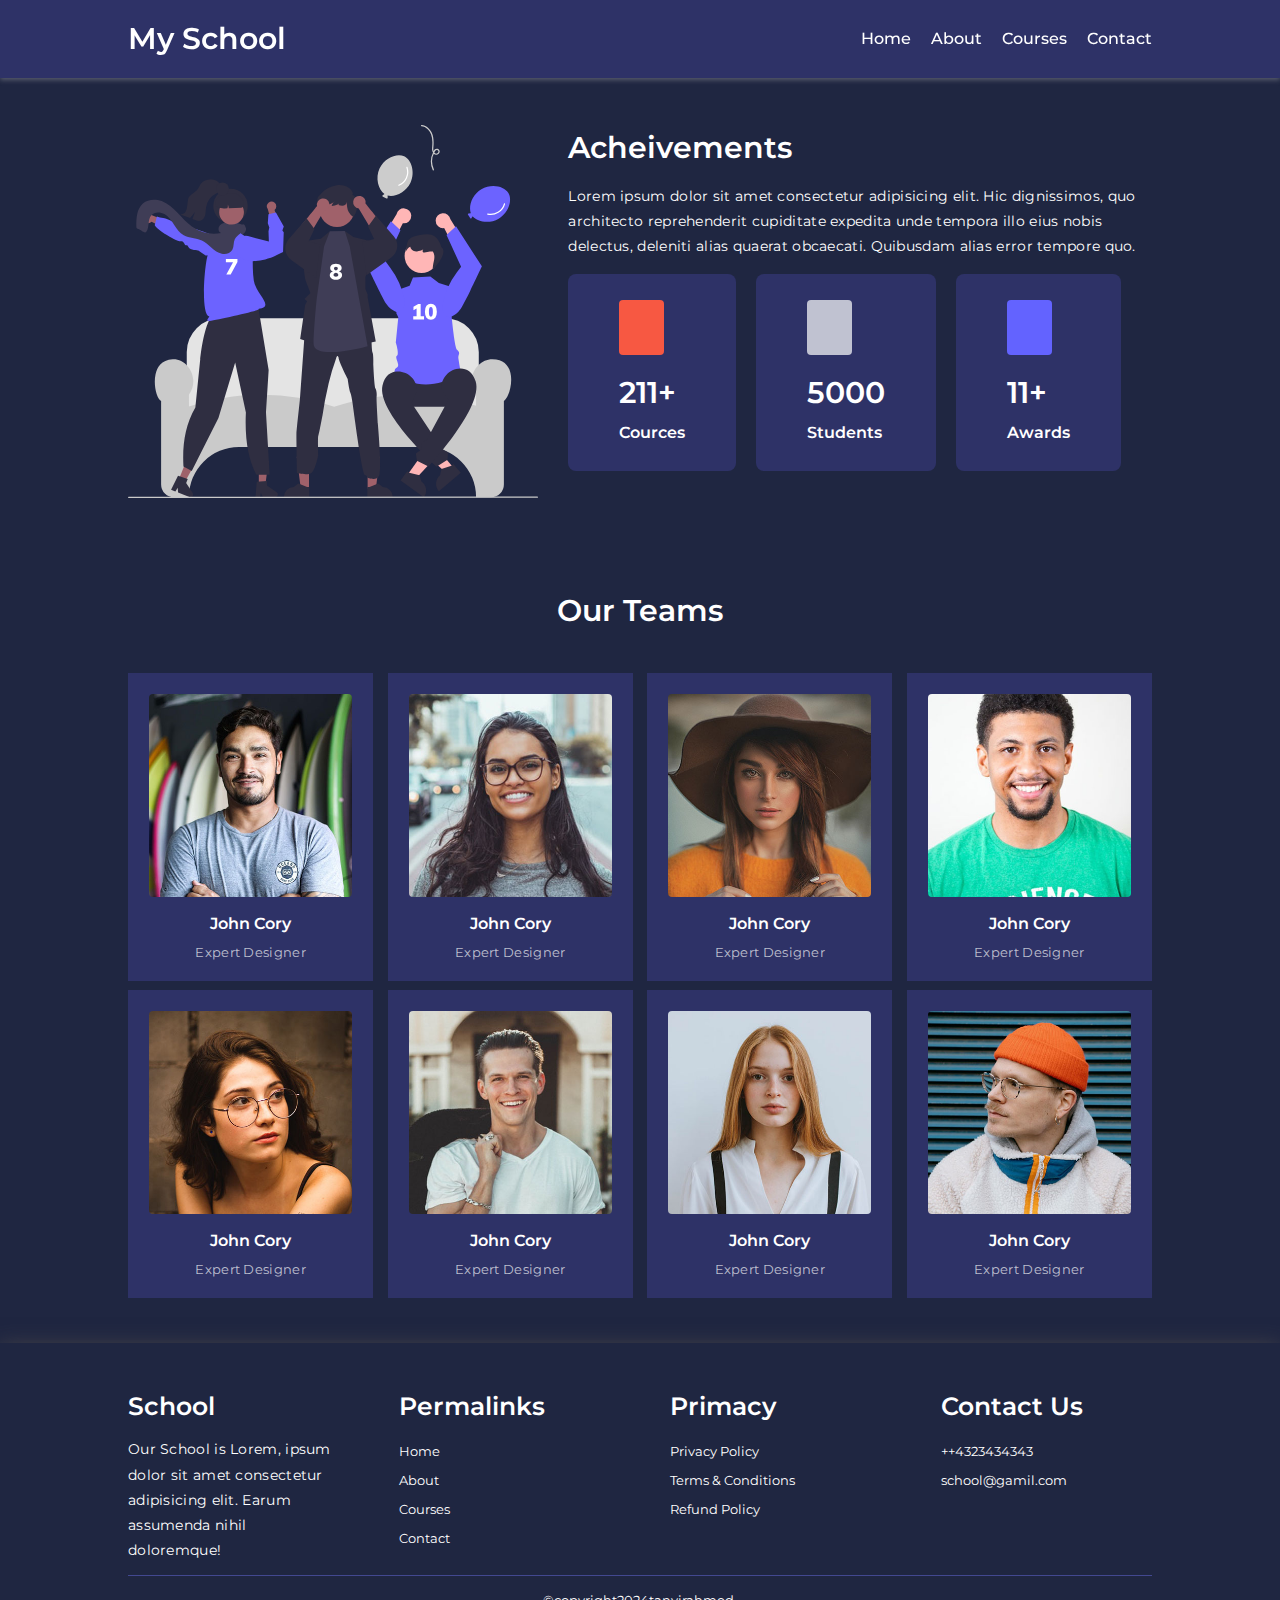
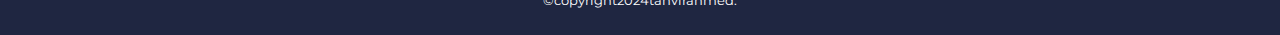
==== about.html @ 8fe0f75b "about page is ok" ====
<!DOCTYPE html>
<html lang="en">
<head>
    <meta charset="UTF-8">
    <meta name="viewport" content="width=device-width, initial-scale=1.0">
    <title>School_Site</title>
    <link rel="stylesheet" href="https://unicons.iconscout.com/release/v4.0.8/css/line.css">
    <link rel="stylesheet" href="./style.css">
    <link rel="stylesheet" href="./css/header.css">
    <link rel="stylesheet" href="./css/about.css">
</head>
<body>
    <header>
        <div class="header-wrapper">
            <div class="container">
                <div class="header-area flex-between">
                    <div class="logo">
                        <a class="section-title" href="index.html">My School</a>
                    </div>
                    <nav>
                        <ul class="nav-items flex-start-20">
                            <li><a href="index.html">Home</a></li>
                            <li><a href="about.html">About</a></li>
                            <li><a href="courses.css">Courses</a></li>
                            <li><a href="contact.css">Contact</a></li>
                        </ul>
                        <div>
                            <button id="open-menu-btn"><i class="uil uil-bars"></i></button>
                            <button id="close-menu-btn"><i class="uil uil-multiply"></i></button>
                        </div>
                    </nav>
                </div>
            </div>
        </div>
    </header>	
    
					
			
    <main>
        <!-- ===== About Acheivements  Section Start  ===== -->
        <section>
            <div class="acheivements">
                <div class="container">
                    <div class="acheivements-area">
                        
                        <div class="acheivements-image">
                            <img src="./images/about achievements.svg" alt="">
                        </div>
                        
                        <div class="acheivements-data">
                            <div>
                                <h2>Acheivements</h2>
                                <p class="my-10">
                                    Lorem ipsum dolor sit amet consectetur adipisicing elit. Hic dignissimos, quo architecto reprehenderit cupiditate expedita unde tempora illo eius nobis delectus, deleniti alias quaerat obcaecati. Quibusdam alias error tempore quo.
                                </p>
                            </div>
                            
                            <!--  acheivements-cards  -->
                            <div class="acheivements-cards flex-start-20 w-100">
                                
                                <div class="acheivements-card">
                                    <div class="acheivement-card-iocn">
                                        <i class="uil uil-video"></i>
                                    </div>
                                    <h2 class="my-5">211+</h2>
                                    <h4>Cources</h4>
                                </div>
                                
                                <div class="acheivements-card">
                                    <div class="acheivement-card-iocn">
                                        <i class="uil uil-users-alt"></i>
                                    </div>
                                    <h2 class="my-5">5000</h2>
                                    <h4>Students</h4>
                                </div>
                                
                                <div class="acheivements-card">
                                    <div class="acheivement-card-iocn">
                                        <i class="uil uil-trophy"></i>
                                    </div>
                                    <h2 class="my-5">11+</h2>
                                    <h4>Awards</h4>
                                </div>
                                
                            </div>
                            <!-- cards end -->
                        </div>
                        <!-- acheivements data end -->
                        
                    </div>
                </div>
            </div>
        </section>
        <!-- ===== About Acheivements Section End  ===== -->
        
        
        
        
        <!-- ===== About Teams Section Start  ===== -->
        <section>
            <div class="our-teams">
                <div class="container">
                    <div class="our-teams-area">
                        <h2 class="text-center">Our Teams</h2>
                        <div class="our-teams-members box-container mt-20">
                            
                            <!-- our single team member start -->
                            <div class="our-team-member">
                                <div>
                                    <img src="images/tm1.jpg" alt="">
                                </div>
                                <div class="team-member-data mt-10">
                                    <h4 class="h5">John Cory</h4>
                                    <p>Expert Designer</p>
                                </div>
                                <div class="hide-icons">
                                    <a href="" target="_blank"><i class="uil uil-instagram-alt"></i></a>
                                    <a href="" target="_blank"><i class="uil uil-twitter-alt"></i></a>
                                    <a href="" target="_blank"><i class="uil uil-linkedin"></i></a>
                                </div>
                            </div>
                            <!-- our single team member end -->
                            <!-- our single team member start -->
                            <div class="our-team-member">
                                <div>
                                    <img src="images/tm2.jpg" alt="">
                                </div>
                                <div class="team-member-data mt-10">
                                    <h4 class="h5">John Cory</h4>
                                    <p>Expert Designer</p>
                                </div>
                                <div class="hide-icons">
                                    <a href="" target="_blank"><i class="uil uil-instagram-alt"></i></a>
                                    <a href="" target="_blank"><i class="uil uil-twitter-alt"></i></a>
                                    <a href="" target="_blank"><i class="uil uil-linkedin"></i></a>
                                </div>
                            </div>
                            <!-- our single team member end -->
                            <!-- our single team member start -->
                            <div class="our-team-member">
                                <div>
                                    <img src="images/tm3.jpg" alt="">
                                </div>
                                <div class="team-member-data mt-10">
                                    <h4 class="h5">John Cory</h4>
                                    <p>Expert Designer</p>
                                </div>
                                <div class="hide-icons">
                                    <a href="" target="_blank"><i class="uil uil-instagram-alt"></i></a>
                                    <a href="" target="_blank"><i class="uil uil-twitter-alt"></i></a>
                                    <a href="" target="_blank"><i class="uil uil-linkedin"></i></a>
                                </div>
                            </div>
                            <!-- our single team member end -->
                            <!-- our single team member start -->
                            <div class="our-team-member">
                                <div>
                                    <img src="images/tm4.jpg" alt="">
                                </div>
                                <div class="team-member-data mt-10">
                                    <h4 class="h5">John Cory</h4>
                                    <p>Expert Designer</p>
                                </div>
                                <div class="hide-icons">
                                    <a href="" target="_blank"><i class="uil uil-instagram-alt"></i></a>
                                    <a href="" target="_blank"><i class="uil uil-twitter-alt"></i></a>
                                    <a href="" target="_blank"><i class="uil uil-linkedin"></i></a>
                                </div>
                            </div>
                            <!-- our single team member end -->
                            <!-- our single team member start -->
                            <div class="our-team-member">
                                <div>
                                    <img src="images/tm5.jpg" alt="">
                                </div>
                                <div class="team-member-data mt-10">
                                    <h4 class="h5">John Cory</h4>
                                    <p>Expert Designer</p>
                                </div>
                                <div class="hide-icons">
                                    <a href="" target="_blank"><i class="uil uil-instagram-alt"></i></a>
                                    <a href="" target="_blank"><i class="uil uil-twitter-alt"></i></a>
                                    <a href="" target="_blank"><i class="uil uil-linkedin"></i></a>
                                </div>
                            </div>
                            <!-- our single team member end -->
                            <!-- our single team member start -->
                            <div class="our-team-member">
                                <div>
                                    <img src="images/tm6.jpg" alt="">
                                </div>
                                <div class="team-member-data mt-10">
                                    <h4 class="h5">John Cory</h4>
                                    <p>Expert Designer</p>
                                </div>
                                <div class="hide-icons">
                                    <a href="" target="_blank"><i class="uil uil-instagram-alt"></i></a>
                                    <a href="" target="_blank"><i class="uil uil-twitter-alt"></i></a>
                                    <a href="" target="_blank"><i class="uil uil-linkedin"></i></a>
                                </div>
                            </div>
                            <!-- our single team member end -->
                            <!-- our single team member start -->
                            <div class="our-team-member">
                                <div>
                                    <img src="images/tm7.jpg" alt="">
                                </div>
                                <div class="team-member-data mt-10">
                                    <h4 class="h5">John Cory</h4>
                                    <p>Expert Designer</p>
                                </div>
                                <div class="hide-icons">
                                    <a href="" target="_blank"><i class="uil uil-instagram-alt"></i></a>
                                    <a href="" target="_blank"><i class="uil uil-twitter-alt"></i></a>
                                    <a href="" target="_blank"><i class="uil uil-linkedin"></i></a>
                                </div>
                            </div>
                            <!-- our single team member end -->
                            <!-- our single team member start -->
                            <div class="our-team-member">
                                <div>
                                    <img src="images/tm8.jpg" alt="">
                                </div>
                                <div class="team-member-data mt-10">
                                    <h4 class="h5">John Cory</h4>
                                    <p>Expert Designer</p>
                                </div>
                                <div class="hide-icons">
                                    <a href="" target="_blank"><i class="uil uil-instagram-alt"></i></a>
                                    <a href="" target="_blank"><i class="uil uil-twitter-alt"></i></a>
                                    <a href="" target="_blank"><i class="uil uil-linkedin"></i></a>
                                </div>
                            </div>
                            <!-- our single team member end -->
                            
                        </div>
                    </div>
                </div>
            </div>
        </section>
        <!-- ===== About Teams Section End  ===== -->
        
        
        
    </main>
    
    
    <footer>
        <section>
            <div class="container">
                <div class="box-container footer-items">
                    
                    <!-- footer single item start -->
                    <div class="footer-item">
                        <h3>School</h3>
                        <p class="mt-10">
                            Our School is Lorem, ipsum dolor sit amet consectetur adipisicing elit. Earum assumenda nihil doloremque!
                        </p>
                    </div>
                    <!-- footer single item end -->
                    
                    <!-- footer single item start -->
                    <div class="footer-item">
                        <h3>Permalinks</h3>
                        <ul class="mt-10">
                            <li><a href="#">Home </a></li>
                            <li><a href="#">About</a></li>
                            <li><a href="#">Courses</a></li>
                            <li><a href="#">Contact</a></li>
                        </ul>
                    </div>
                    <!-- footer single item end -->
                    <!-- footer single item start -->
                    <div class="footer-item">
                        <h3>Primacy</h3>
                        <ul class="mt-10">
                            <li><a href="#">Privacy Policy </a></li>
                            <li><a href="#">Terms & Conditions</a></li>
                            <li><a href="#">Refund Policy</a></li>
                        </ul>
                    </div>
                    <!-- footer single item end -->
                    <!-- footer single item start -->
                    <div class="footer-item">
                        <h3>Contact Us</h3>
                        <div class="mt-10">
                            <a href="">++4323434343</a> <br>
                            <a href="">school@gamil.com</a>
                        </div>
                        <div class="social flex-start-20 mt-10">
                            <a href=""><i class="uil uil-facebook-f"></i></a>
                            <a href=""><i class="uil uil-youtube"></i></a>
                            <a href=""><i class="uil uil-twitter"></i></a>
                            <a href=""><i class="uil uil-linkedin"></i></a>
                        </div>
                    </div>
                    <!-- footer single item end -->
                </div>
                <div class="text-center  mt-10"> <hr class="hr">
                    <small>&copy;copyright2024tanvirahmed.</small>
                </div>
            </div>
        </section>
    </footer>
    
    
    <script src="./app.js"></script>


</body>
</html>
---- style.css ----
@import url('https://fonts.googleapis.com/css2?family=Montserrat:ital,wght@0,100..900;1,100..900&display=swap');


:root{
    /* =====  color  ===== */
    --black-color: #000;
    --white-color: #fff;
    --danger-color: #f75842;
    --yellow-color:rgb(177, 177, 68);
    --success-color: #00bf8e;
    --primary-color: #6363ff;
    --light-color: rgba(255,255,255,0.7);
    --bg-color: #1f2641;
    --bg-color-1: #2e3267;
    --bg-color-2: #424890;
    
    --container-width-lg: 80%;
    --container-width-md: 90%;
    --container-width-sm: 94%;
    
    --low-font: 12px;
    --xs-font: 13px;
    --sm-font: 14px;
    --md-font: 16px;
    --lg-font: 18px;
    --xl-font: 21px;
    --xxl-font: 25px;
    --3xl-font: 30px;
    --4xl-font: 35px;
    
    --radius-sm: 4px;
    --radius-md: 8px;
    --radius-lg: 12px;
    
    
    --transition: all .35s ease-in-out;
}

*{
    margin: 0;
    padding: 0;
    box-sizing: border-box;
}
::selection{
    background-color: black;
    color: red;
}

/* =====  all tag style here  ===== */
body{
    font-family: "Montserrat", sans-serif;
    line-height: 1.8;
    background-color: var(--bg-color);
    color: var(--white-color);
}
section{
    padding: 45px 0px;
}
h1,h2,h3,h4,h5{
    line-height: 1.5;
    font-weight: 600;
}
h1{
    font-size: var(--4xl-font);
}
h2{
    font-size: var(--3xl-font);
}
h3{
    font-size: var(--xxl-font);
}
a{
    text-decoration: none;
    display: inline-block;
    color: var(--white-color);
}
ul{
    list-style: none;
    padding: 0;
    margin: 0;
}
img{
    width: 100%;
    display: block;
    object-fit: cover;
}

input,
textarea{
    outline: none;
    padding: 9px 15px;
    font-family: inherit;
}

button{
    padding: 10px 15px;
    font-family: inherit;
    font-size: var(--md-font);
    border-radius: var(--radius-sm);
    border: none;
    cursor: pointer;
}
p{
    font-size: var(--sm-font);
    letter-spacing: .3px;
    font-weight: 400;
}
main{
    margin-top: 80px;
}


/***********************
***  Css Class Here  *** 
************************/
.container{
    width: var(--container-width-lg);
    margin: 0 auto;
}

.section-title{
    text-align: center;
    font-size: var(--3xl-font);
    font-weight: 600;
}

/* ---- text center ---- */
.text-center{
    text-align: center;
    margin: 0 auto;
}
.text-left{
    text-align: left;
}
.text-right{
    text-align: right;
}

.w-50{
    width: 50%;
}
.w-100{
    width: 100%;
}
.my-5{
    margin: 6px 0;
}
.my-10{
    margin: 14px 0;
}
.mt-5{
    margin-top: 6px;
}
.mt-10{
    margin-top: 12px;
}
.mt-20{
    margin-top: 40px;
}
.btn{
    display: inline-block;
    background-color: var(--white-color);
    color: var(--black-color);
    padding: 10px 25px;
    border: 1px solid transparent;
    font-weight: 500;
    transition: var(--transition);
    font-size: var(--sm-font);
    cursor: pointer;
}
.btn:hover{
    background-color: transparent;
    color: var(--white-color);
    border-color: var(--white-color);
}
.btn-primary{
    background-color: var(--danger-color);
    color: var(--white-color);
}


/* =====  Flex Class Here  ===== */
.flex-center,
.flex-center-5,
.flex-center-10,
.flex-center-15,
.flex-center-20{
    display: flex;
    justify-content: center;
    align-items: center;
}
.flex-center-15{
    gap: 15px;
}

/*=====  Flex Direction Column =====*/
.flex-column-5,
.flex-column-10,
.flex-column-15,
.flex-column-20,
.flex-column-25{
    display: flex;
    flex-direction: column;
}

.flex-column-5{
    gap: 5px;
}
.flex-column-10{
    gap: 10px;
}
.flex-column-15{
    gap: 15px;
}
.flex-column-20{
    gap: 20px;
}
.flex-column-25{
    gap: 25px;
}



/*=====  Flex Start  =====*/
.flex-start,
.flex-start-10,
.flex-start-15,
.flex-start-20{
    display: flex;
    justify-content: flex-start;
}
.flex-start-10{
    gap: 10px;
}
.flex-start-15{
    gap: 15px;
}
.flex-start-20{
    gap: 20px;
}


.flex-between{
    display: flex;
    justify-content: space-between;
    align-items: center;
}




/* ===== Grid ===== */
.box-container{
    display: grid;
    grid-template-columns: repeat(auto-fit, minmax(200px ,1fr));
    gap: 15px;
}
.col-4{
    display: grid;
    grid-template-columns: repeat(4,1fr);
    gap: 15px;
}
.box{
    background-color:var(--bg-color-2) ;
    padding: 20px;
    border-radius: var(--radius-lg);
    transition: var(--transition);
}
.box p{
    font-size: var(--xs-font);
}
.box:hover{
    box-shadow:  11px 15px rgba(0,0,0,0.2);
}


.col-2{
    display: grid;
}

.profile img{
    height: 50px;
    width: 50px;
    border-radius: 50%;
}


@media screen and (max-width:991px){
    :root{
        --low-font: 12px;
        --xs-font: 13px;
        --sm-font: 14px;
        --md-font: 16px;
        --lg-font: 18px;
        --xl-font: 17px;
        --xxl-font: 19px;
        --3xl-font: 25px;
        --4xl-font: 30px;
    }
    .container{
        width: var(--container-width-md);
    }
}


@media screen and (max-width:580px){
    :root{
        --low-font: 12px;
        --xs-font: 13px;
        --sm-font: 14px;
        --md-font: 15px;
        --lg-font: 16px;
        --xl-font: 17px;
        --xxl-font: 18px;
        --3xl-font: 20px;
        --4xl-font: 25px; 
    }
    
    
    .container{
        width: var(--container-width-sm) ;
    }
}
---- css/header.css ----
/* @import url('../style.css'); */

.header-wrapper{
    /* background-color: rgb(116, 112, 106); */
    padding: 12px 0;
    position: fixed;
    top: 0;
    right: 0;
    z-index: 5;
    
    box-shadow: 0px 2px 5px rgba(206, 204, 203, 0.336);
    background-color: var(--bg-color-1);
    width: 100%;
}
.header-wrapper-scroll{
    background-color:var(--primary-color);
}
.header-area button{
    display: none;
}
.header-area ul li a{
    font-size: var(--md-font);
    font-weight: 500;
    transition: var(--transition);
}
.header-area ul li a:hover{
    color: var(--yellow-color);
}






/**************************************
***  Categories Section Start Here  ***
***************************************/
.categories{
    background-color: var(--bg-color-1);
    height: 500px;
}

.categories-area{
    padding: 75px 0;
    display: grid;
    grid-template-columns: 35% 60%;
    gap: 5%;
}

.categories-item-icon{
    padding: 5px 13px;
    border-radius: var(--radius-md);
    display: inline-block;
    margin-bottom: 5px;
}
.categories-item-icon i{
    font-size: var(xxl-font);
}
.categories-single-item:nth-child(1) .categories-item-icon{
    background-color: var(--yellow-color);
}
.categories-single-item:nth-child(2) .categories-item-icon{
    background-color: var(--success-color);
}
.categories-single-item:nth-child(3) .categories-item-icon{
    background-color: var(--primary-color);
}
.categories-single-item:nth-child(4) .categories-item-icon{
    background-color: var(--danger-color);
}
.categories-single-item:nth-child(5) .categories-item-icon{
    background-color: var(--primary-color);
}
.categories-single-item:nth-child(6) .categories-item-icon{
    background-color: var(--success-color);
}








/****************************
***  Our Courses Section  ***
*****************************/
.our-courses-items .our-courses-item{
    background-color: var(--bg-color-1);
    text-align: center;
    border: 1px solid transparent;
    transition: var(--transition);
}
.our-courses-items .our-courses-item p{
    font-size: var(--xs-font);
}
.course-text{
    padding: 25px;
}

.our-courses-items .our-courses-item:hover{
    background-color:transparent;
    border: 1px solid var(--primary-color)
}



.frequently-ques{
    background-color: var(--bg-color-1);
    padding:60px 0;
    box-shadow:inset 0 0 3rem rgba(0,0,0,.5);
}
.frequently-ques-itmes{
    padding: 5px 0 60px 0;
}
.frequently-ques-itmes.box-container{
    grid-template-columns: repeat(auto-fit, minmax(47% ,1fr));
    gap: 6%;
}

.frequently-ques-item{
    padding: 20px;
    background-color: var(--primary-color);
    display: flex;
    gap: 20px;
    cursor: pointer;
}

.frequently-ques-item .ques-icon{
    align-self: flex-start;
}

.frequently-ques-item .ans{
    display: none;
}
.frequently-ques-item.open .ans{
    display: block;
}






.student-testimonial-item .profile {
    text-align: center;
}
.student-testimonial-item .profile img{
    border: 10px solid var(--bg-color-1);
    width: 75px;
    height: 75px;
}

.student-testimonial-item.flex-column-10{
    align-items: center;
    gap: 20px;
}


/* testimonial-comment */
.testimonial-comment{
    padding: 30px;
    background-color: var(--primary-color);
    position: relative;
    margin-top: 30px;
}
.testimonial-comment::before{
    content: '';
    display: block;
    background:linear-gradient(130deg,transparent,var(--primary-color),var(--primary-color));
    width: 45px;
    height: 45px;
    top: -15px;
    position: absolute;
    left: 50%;
    transform: translate(-50%) rotate(45deg);
}

.swiper {
    width: 100%;
    height: 100%;
  }

  .swiper-slide {
    display: flex;
    justify-content: center;
    align-items: center;
    position: relative;
  }

  
  
  
  
  
/************************
****  Footer Section  *** 
*************************/
footer{
    box-shadow: 0px 5px 21px rgb(80, 75, 75);
}
footer a{
    font-size: var(--xs-font);
}

footer .box-container{
    gap:60px;
}

footer a:hover{
    text-decoration: underline;
}
.hr{
    background-color: var(--bg-color-2);
    height: 1px;
    width: 100%;
    border: none;
    margin: 10px 0;
}

footer section{
    padding-bottom: 20px;
}




@media screen and (max-width:1140px){
    .categories{
        height: auto;
    }
    .categories-area {
        display: grid;
        grid-template-columns: 100%;
        gap: 5%;
    }
}


@media screen and (max-width:991px){

    #open-menu-btn{
        display: inline-block;
    }
    #close-menu-btn{
        /* display: inline-block; */
    }
    .nav-items{
        /* display: none; */
        position: absolute;
        top: 75px;
        right: 35px;
        display: flex;
        flex-direction: column;
        background-color: var(--primary-color);
        width: 220px;
        text-align: center;
        border-radius:var(--radius-sm);
        padding-top: 15px;
        overflow: hidden;
        transform: scale(0);
        transition: .2s linear;
        transform-origin: top right;
    }
    
    .nav-items li a{
        border-bottom:1px solid var(--bg-color-1);
        display: block;
        transition: .2s linear;
        padding: 5px;
    }
    
    
    .nav-items.active{
        transform: scale(1);
        transition: .3s linear;
    }
    
    .nav-items li:hover a{
        border-bottom:1px solid var(--white-color);
        color: var(--black-color) !important;
        transition: .2s linear;
    }
    
    .our-courses-items.box-container {
        display: grid;
        grid-template-columns: repeat(auto-fit, minmax(47% ,1fr));
        gap: 15px;
    }
    .frequently-ques-itmes.box-container {
        grid-template-columns: repeat(auto-fit, minmax(49% ,1fr));
        gap: 2%;
    }
}


@media  screen and (max-width:769px) {
    .frequently-ques-itmes.box-container {
        grid-template-columns: repeat(auto-fit, minmax(100% ,1fr));
        gap: 2%;
    }
    .our-courses-items.box-container {
        grid-template-columns: repeat(auto-fit, minmax(100% ,1fr));
        gap: 25px;
    }
}

@media  screen and (max-width:580px) {
    .banner-area.flex-between {
        display: flex;
        justify-content: space-between;
        flex-direction: column;
        align-items: center;
        gap: 50px;
    }
    
    
    .box-container.footer-items{
        grid-template-columns: 1fr;
        justify-content: center;
        align-items: center;
        text-align: center;
    }
    
    
    .footer-item .social{
        align-items: center;
        justify-content: center;
    }
}
---- css/about.css ----
/* @import url('../css/style.css');
@import url('../css/header.css'); */


.acheivements-area{
    display: grid;
    grid-template-columns: 40% 57%;
    gap: 3%;
}



/*===== acheivements-cards ===== */
.acheivements-cards .acheivements-card{
    padding: 25px 50px;
    border-radius: var(--radius-md);
    background-color: var(--bg-color-1);
    border: 1px solid transparent;
}
.acheivements-cards .acheivements-card:hover{
    border: 1px solid var(--bg-color-1);
    background-color: transparent;
}
.acheivements-card .acheivement-card-iocn{
    padding: 5px 2px;
    font-size: var(--xxl-font);
    text-align: center;
    width: 45px;
    height: 55px;
    border-radius: var(--radius-sm);
    margin-bottom: 15px;
}
.acheivements-card h4{
    /* color: var(--light-color);
    font-weight: 500;
    font-size: var(--sm-font); */
}

.acheivements-card:nth-child(1) .acheivement-card-iocn{
    background-color: var(--danger-color);
}
.acheivements-card:nth-child(2) .acheivement-card-iocn{
    background-color: var(--light-color);
}
.acheivements-card:nth-child(3) .acheivement-card-iocn{
    background-color: var(--primary-color);
}




/* our-team-member */
.our-teams-members.box-container{
    grid-template-columns: repeat(auto-fit, minmax(23% ,1fr));
    gap: 1.4%;
}
.our-team-member{
    padding: 20px;
    background-color: var(--bg-color-1);
    /* border-radius: var(--radius-lg); */
    border: 1px solid transparent;
    transition: var(--transition);
    position: relative;
    overflow: hidden;
}
.our-team-member:hover{
    background-color: transparent;
    border: 1px solid var(--bg-color-1);
}
.our-team-member img{
    filter: saturate(1);
    border-radius: var(--radius-sm);
}
.our-team-member:hover img{
    filter: saturate(0);
}


/* team-member-data */
.team-member-data{
    margin-top: 15px;
    text-align: center;
}
.our-team-member p{
    font-size: var(--xs-font);
    margin-top: 5px;
    color: var(--light-color);
}
.our-team-member .hide-icons{
    position: absolute;
    top: 50%;
    transform: translateY(-50%);
    right: -100%;
    display: flex;
    flex-direction: column;
    background-color: var(--primary-color);
    padding: 15px;
    border-radius: 17px 0 0 17px;
    gap: 5px;
    transition: var(--transition);
}
.our-team-member:hover .hide-icons{
    right: 0;
    z-index: 2;
}



@media screen and (max-width:991px){
    .our-teams-members.box-container {
        grid-template-columns: repeat(auto-fit, minmax(30.1% ,1fr));
        gap: 2%;
    }
    .acheivements-area {
        display: grid;
        grid-template-columns: 100%;
        gap: 3%;
    }
    .acheivements-data{
        display: flex;
        flex-direction: column;
        align-items: center;
        gap: 25px;
    }
    .acheivements-cards{
        display: grid;
        align-items: center;
        grid-template-columns: 1fr 1fr 1fr;
    }

}

@media  screen  and (max-width:580px){
    .acheivements-cards .acheivements-card {
        padding: 25px;
    }
    .our-teams-members.box-container {
        grid-template-columns: repeat(auto-fit, minmax(47% ,1fr));
        gap: 2%;
    }
    .acheivements-cards {
    
        grid-template-columns: 1fr;
    }
    .acheivements-card{
        max-width: 400px;
        width: 100%;
        margin: 0 auto !important;
        display: flex;
        flex-direction: column;
        justify-content: center;
        align-items: center;
    }
    
    .our-team-member {
        padding: 15px 10px 30px 10px;
    }
}
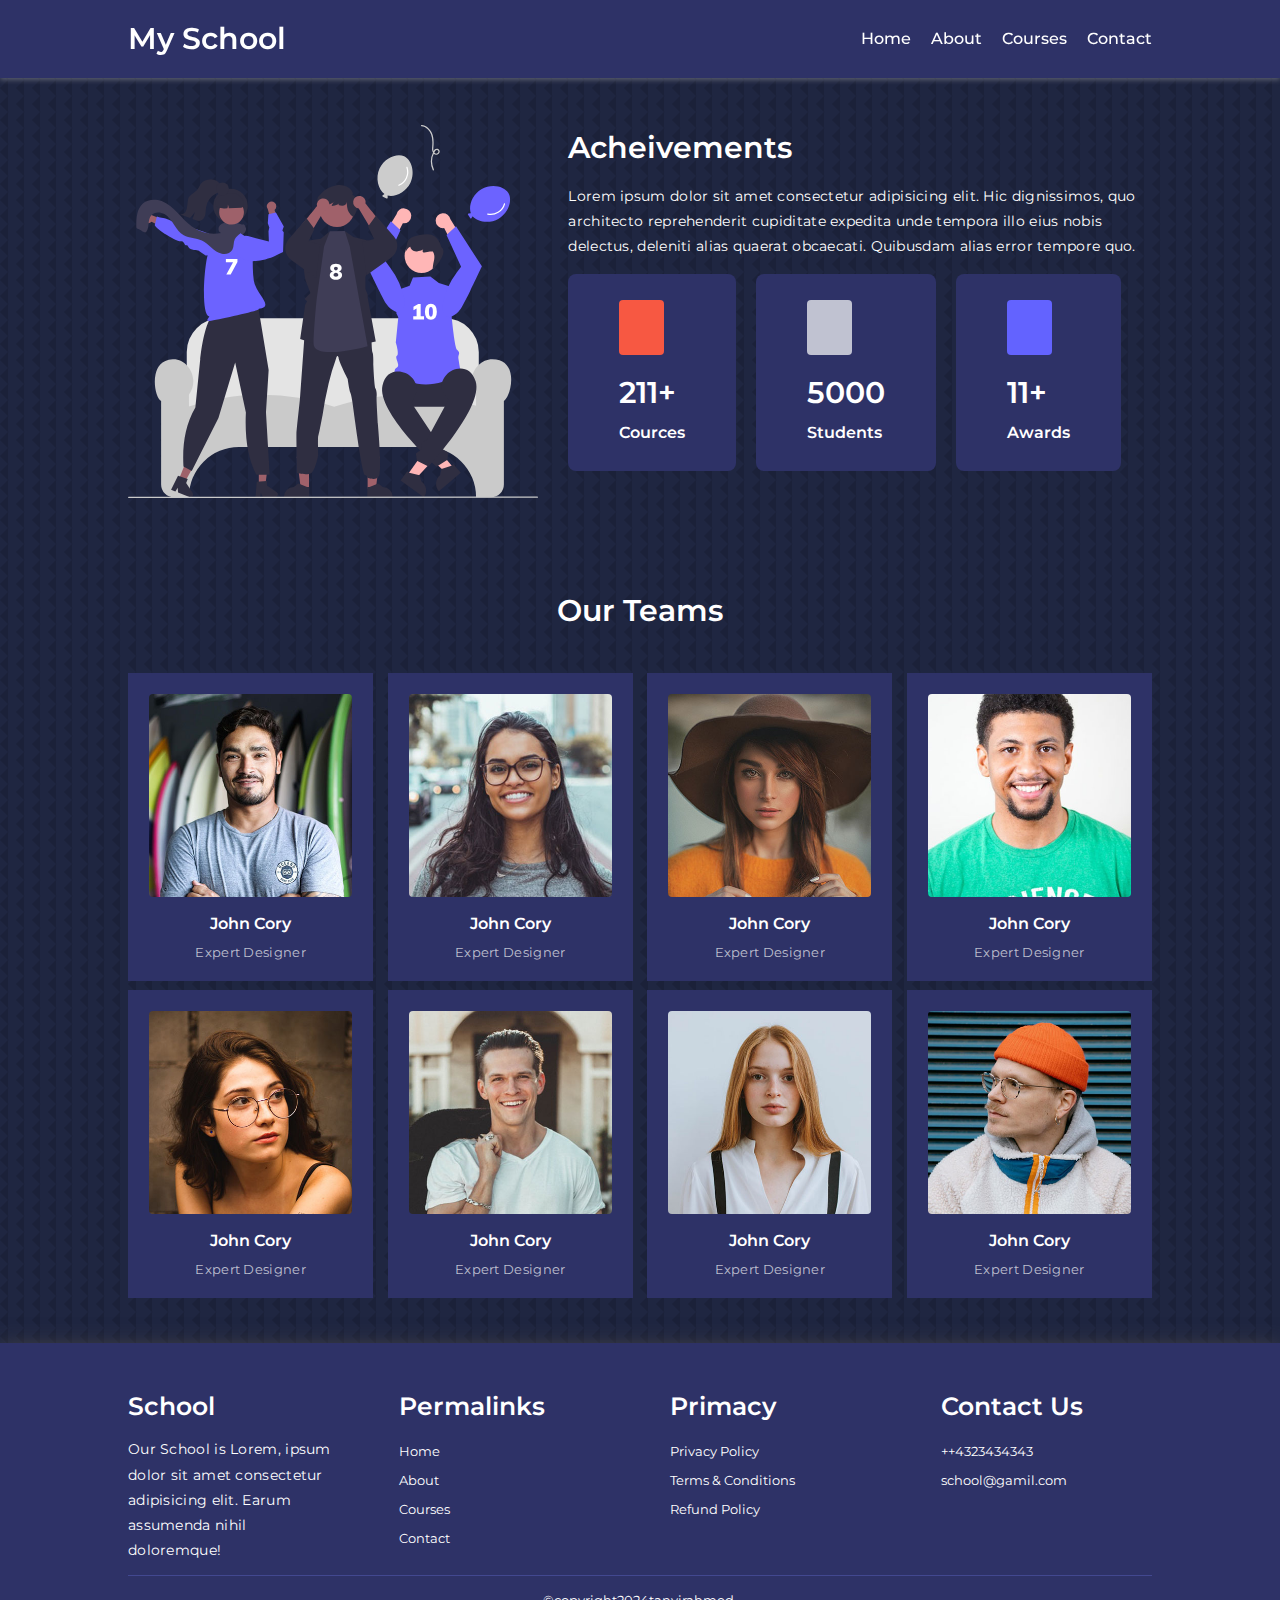
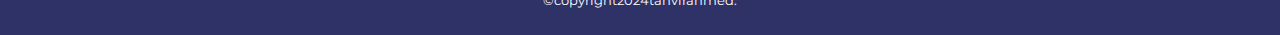
==== commit 2d2c7d5d: "alsomt ok" ====
--- a/about.html
+++ b/about.html
@@ -21,8 +21,8 @@
                         <ul class="nav-items flex-start-20">
                             <li><a href="index.html">Home</a></li>
                             <li><a href="about.html">About</a></li>
-                            <li><a href="courses.css">Courses</a></li>
-                            <li><a href="contact.css">Contact</a></li>
+                            <li><a href="./courses.html">Courses</a></li>
+                            <li><a href="./contact.html">Contact</a></li>
                         </ul>
                         <div>
                             <button id="open-menu-btn"><i class="uil uil-bars"></i></button>
--- a/style.css
+++ b/style.css
@@ -52,6 +52,7 @@
     font-family: "Montserrat", sans-serif;
     line-height: 1.8;
     background-color: var(--bg-color);
+    background-image: url("images/bg-texture.png");
     color: var(--white-color);
 }
 section{
--- a/css/header.css
+++ b/css/header.css
@@ -85,6 +85,10 @@
 /****************************
 ***  Our Courses Section  ***
 *****************************/
+.our-courses-items.box-container{
+    grid-template-columns:  repeat(auto-fit, minmax(31% ,1fr));
+    gap: 2%;
+}
 .our-courses-items .our-courses-item{
     background-color: var(--bg-color-1);
     text-align: center;
@@ -99,7 +103,7 @@
 }
 
 .our-courses-items .our-courses-item:hover{
-    background-color:transparent;
+    background-color:var(--bg-color);
     border: 1px solid var(--primary-color)
 }
 
@@ -198,6 +202,7 @@
 *************************/
 footer{
     box-shadow: 0px 5px 21px rgb(80, 75, 75);
+    background-color: var(--bg-color-1);
 }
 footer a{
     font-size: var(--xs-font);
